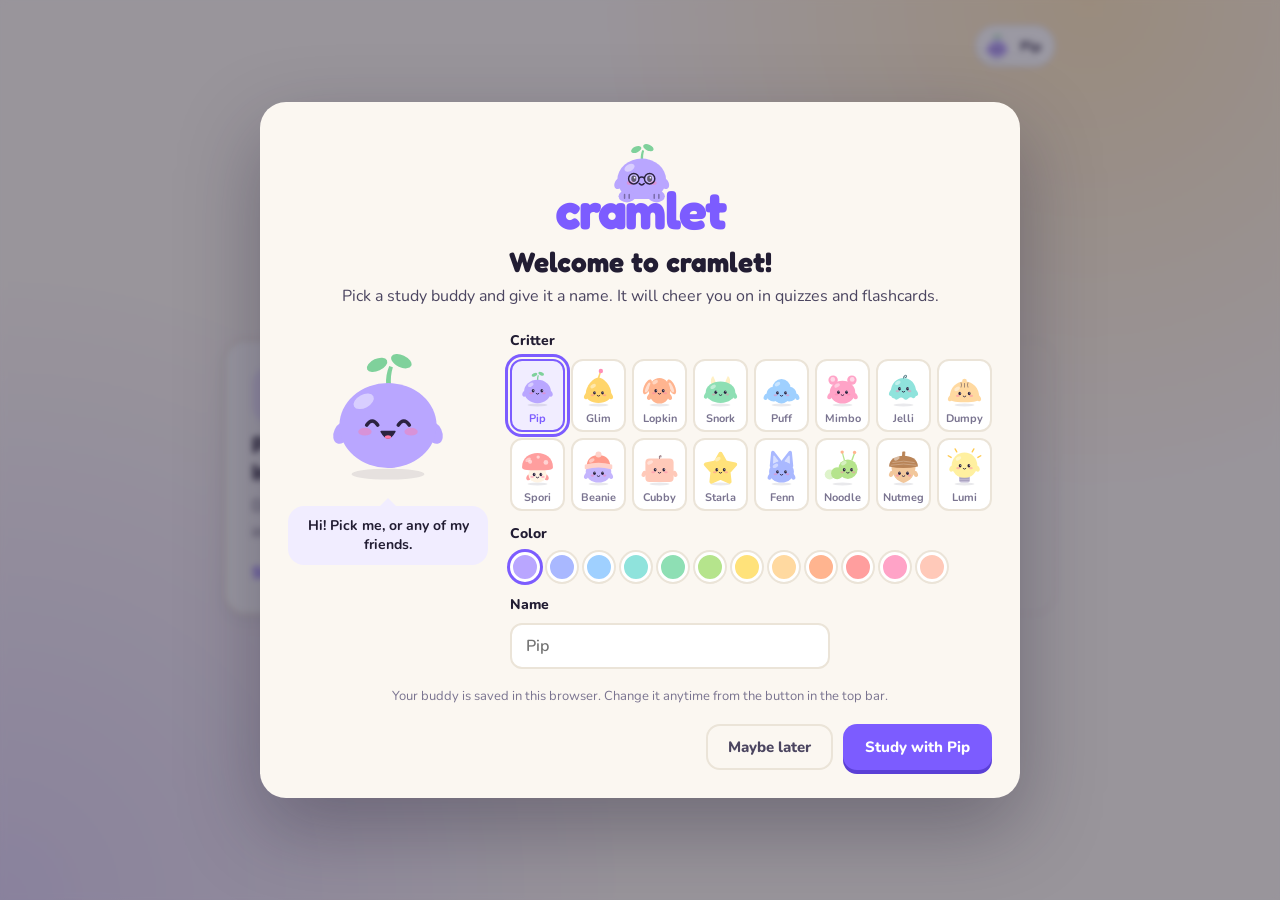
==== cramlet/index.html @ 5a184835 "Rebrand study site as cramlet with study buddies and icons - Move the site from /study to /cramlet; " ====
<!DOCTYPE html>
<html lang="en">
<head>
    <meta charset="UTF-8">
    <meta name="viewport" content="width=device-width, initial-scale=1.0">
    <title>cramlet</title>
    <meta name="description" content="cramlet: bite-size, concept-by-concept study guides with flashcards and quizzes.">
    <link rel="icon" href="favicon.svg" type="image/svg+xml">
    <link rel="preconnect" href="https://fonts.googleapis.com">
    <link rel="preconnect" href="https://fonts.gstatic.com" crossorigin>
    <link href="https://fonts.googleapis.com/css2?family=Fredoka:wght@500;600;700&family=Nunito:wght@400;600;700;800&display=swap" rel="stylesheet">
    <link rel="stylesheet" href="brand.css">
    <link rel="stylesheet" href="styles.css">
</head>
<body>
    <main class="hub">
        <div class="hub-top"><button type="button" class="buddy-chip" id="buddy-chip"></button></div>
        <header class="hub-head">
            <h1 class="hub-logo" id="hub-logo">cramlet</h1>
            <p>Interactive study guides: concepts, code, flashcards, and quizzes.</p>
        </header>

        <section class="courses" aria-label="Courses">
            <a class="course-card" href="pdi/" style="--c:#7c5cff">
                <span class="course-icon" data-icon="coffee"></span>
                <span class="course-title">Program Design &amp; Implementation</span>
                <span class="course-desc">Designing programs in Java: interfaces, inheritance, generics, specs, and more.</span>
                <span class="course-go">Start studying →</span>
            </a>

            <div class="course-card placeholder">
                <span class="course-icon" data-icon="sparkle"></span>
                <span class="course-title">More courses coming</span>
                <span class="course-desc">New study guides will show up here.</span>
            </div>
        </section>

        <footer class="hub-foot">Student-made study notes. Not official course material.</footer>
    </main>

    <script src="critters.js"></script>
    <script src="icons.js"></script>
    <script src="buddy.js"></script>
    <script>
        document.getElementById("hub-logo").innerHTML = CRAMLET.logo();
        document.querySelectorAll(".course-icon").forEach(el => { el.innerHTML = CRAMLET.icon(el.dataset.icon); });
        CRAMLET.buddy.mountChip(document.getElementById("buddy-chip"));
        CRAMLET.buddy.welcomeIfNew();
    </script>
</body>
</html>
---- cramlet/brand.css ----
/* cramlet logo: the mascot peeks over the wordmark. Sized in em, so set font-size on .peek. */
.peek { position: relative; display: inline-block; padding-top: 1.04em; line-height: 1; }
.peek .clip { position: absolute; left: 50%; top: 0; transform: translateX(-48%); width: 1.64em; height: 1.32em; overflow: hidden; }
.peek .clip svg { width: 1.64em; height: 1.64em; display: block; }
.peek .paws { position: absolute; left: 50%; top: 1.09em; transform: translateX(-48%); width: 1.64em; height: .36em; z-index: 2; }
.peek .paws svg { width: 100%; height: 100%; display: block; }
.peek .word { position: relative; z-index: 1; font: 700 1em/1 "Fredoka", "Nunito", system-ui, sans-serif; color: var(--brand, #7c5cff); letter-spacing: -.03em; }

/* ---------- Study buddy (see buddy.js) ---------- */

/* Button in the top bar: mini buddy + name */
.buddy-chip {
    display: inline-flex; align-items: center; gap: 6px; cursor: pointer;
    padding: 3px 12px 3px 4px; border-radius: 999px; border: 2px solid #ebe4d8; background: #fff;
    font: 800 14px "Nunito", system-ui, sans-serif; color: #4b4560;
    transition: border-color .15s, transform .15s;
}
.buddy-chip:hover { border-color: #7c5cff; transform: translateY(-1px); }
.buddy-chip:focus-visible { outline: 3px solid #7c5cff; outline-offset: 2px; }
.buddy-chip .chip-av { width: 34px; height: 34px; display: block; }
.buddy-chip .chip-av svg { width: 100%; height: 100%; display: block; }

/* Reactions */
.bounce { animation: buddy-bounce .6s ease; }
.wobble { animation: buddy-wobble .6s ease; }
.party { animation: buddy-party 1s ease; }
@keyframes buddy-bounce { 0%, 100% { transform: translateY(0); } 35% { transform: translateY(-14px) scaleY(1.04); } 65% { transform: translateY(0) scaleY(.94); } }
@keyframes buddy-wobble { 0%, 100% { transform: rotate(0); } 25% { transform: rotate(-7deg); } 60% { transform: rotate(5deg); } }
@keyframes buddy-party { 0%, 100% { transform: translateY(0) rotate(0); } 25% { transform: translateY(-18px) rotate(-8deg); } 55% { transform: translateY(-18px) rotate(8deg); } 80% { transform: translateY(0); } }

/* Speech bubble that points up at the buddy */
.buddy-say {
    position: relative; background: #f1edff; color: #221d33; border-radius: 14px;
    padding: 8px 12px; font: 700 14px/1.4 "Nunito", system-ui, sans-serif;
}

/* Welcome / change-buddy picker */
.buddy-dialog {
    width: min(760px, calc(100vw - 32px)); max-height: calc(100vh - 32px); padding: 0;
    border: none; border-radius: 26px; background: #fbf7f1; color: #221d33;
    box-shadow: 0 30px 80px rgba(34, 29, 51, .35);
    font: 16px/1.5 "Nunito", system-ui, sans-serif;
}
.buddy-dialog::backdrop { background: rgba(34, 29, 51, .45); backdrop-filter: blur(3px); }
.bd { display: grid; gap: 18px; padding: 28px; }
.bd-head { text-align: center; display: grid; justify-items: center; gap: 4px; }
.bd-logo .peek { font-size: 52px; }
.bd-head h2 { margin: 6px 0 0; font: 700 28px/1.2 "Fredoka", "Nunito", sans-serif; }
.bd-head p { margin: 0; color: #4b4560; }
.bd-main { display: grid; grid-template-columns: 200px minmax(0, 1fr); gap: 22px; align-items: start; }
.bd-preview { display: grid; justify-items: center; gap: 10px; text-align: center; }
.bd-big { width: 170px; height: 170px; }
.bd-big svg { width: 100%; height: 100%; display: block; }
.bd-bubble { position: relative; background: #f1edff; border-radius: 16px; padding: 10px 14px; font-weight: 700; font-size: 14px; line-height: 1.4; }
.bd-bubble::before { content: ""; position: absolute; top: -8px; left: 50%; margin-left: -8px; border: 8px solid transparent; border-top: 0; border-bottom-color: #f1edff; }
.bd-controls { display: grid; gap: 8px; }
.bd-label { font-weight: 800; font-size: 14px; margin-top: 4px; }
.bd-grid { display: grid; grid-template-columns: repeat(8, minmax(0, 1fr)); gap: 6px; }
.bd-pick {
    display: grid; justify-items: center; padding: 3px 2px 4px; cursor: pointer;
    border: 2px solid #ebe4d8; background: #fff; border-radius: 12px;
    font: 700 11px "Nunito", system-ui, sans-serif; color: #7a7490;
}
.bd-pick svg { width: 100%; max-width: 48px; height: auto; }
.bd-pick:hover { border-color: #c9bcff; }
.bd-pick[aria-pressed="true"] { border-color: #7c5cff; background: #f1edff; color: #7c5cff; }
.bd-swatches { display: flex; flex-wrap: wrap; gap: 7px; }
.bd-swatch { width: 30px; height: 30px; border-radius: 50%; border: 3px solid #fff; box-shadow: 0 0 0 2px #ebe4d8; cursor: pointer; }
.bd-swatch[aria-pressed="true"] { box-shadow: 0 0 0 3px #7c5cff; }
.bd #bd-name {
    font: 600 16px "Nunito", system-ui, sans-serif; padding: 10px 14px; border-radius: 12px;
    border: 2px solid #ebe4d8; background: #fff; color: #221d33; width: 100%; max-width: 320px;
}
.bd #bd-name:focus { outline: none; border-color: #7c5cff; }
.bd-note { margin: 0; text-align: center; font-size: 13px; color: #7a7490; }
.bd-actions { display: flex; justify-content: flex-end; gap: 10px; flex-wrap: wrap; }
.bd-btn { font: 800 15px "Nunito", system-ui, sans-serif; padding: 11px 20px; border-radius: 14px; cursor: pointer; border: 2px solid transparent; }
.bd-btn.primary { background: #7c5cff; color: #fff; box-shadow: 0 4px 0 #5a3fd6; }
.bd-btn.primary:hover { transform: translateY(-1px); }
.bd-btn.ghost { background: transparent; color: #4b4560; border-color: #ebe4d8; }
.buddy-dialog button:focus-visible { outline: 3px solid #7c5cff; outline-offset: 2px; }

@media (max-width: 640px) {
    .bd { padding: 20px 16px; }
    .bd-main { grid-template-columns: minmax(0, 1fr); }
    .bd-big { width: 120px; height: 120px; }
    .bd-grid { grid-template-columns: repeat(4, minmax(0, 1fr)); }
}
@media (prefers-reduced-motion: reduce) {
    .bounce, .wobble, .party { animation: none; }
}
---- cramlet/styles.css ----
* { box-sizing: border-box; }

body {
    margin: 0;
    min-height: 100vh;
    font: 16px/1.6 "Nunito", system-ui, sans-serif;
    color: #221d33;
    background:
        radial-gradient(circle at 85% 0%, rgba(255, 210, 120, .45), transparent 35%),
        radial-gradient(circle at 0% 100%, rgba(124, 92, 255, .22), transparent 40%),
        #fbf7f1;
    -webkit-font-smoothing: antialiased;
}

.hub { max-width: 880px; margin: 0 auto; padding: 24px 24px 40px; }
.hub-top { display: flex; justify-content: flex-end; margin-bottom: 26px; }

.hub-head { text-align: center; margin-bottom: 44px; }
.hub-logo { margin: 0 0 14px; font-size: 76px; font-weight: 700; color: #7c5cff; line-height: 1; }
.hub-head p { font-size: 18px; color: #4b4560; margin: 0; }

.courses { display: grid; grid-template-columns: repeat(auto-fit, minmax(280px, 1fr)); gap: 18px; }

.course-card {
    display: flex; flex-direction: column; gap: 8px;
    padding: 26px; border-radius: 22px; text-decoration: none; color: inherit;
    background: white; border: 2px solid #ebe4d8;
    box-shadow: 0 6px 20px rgba(34, 29, 51, .06);
    transition: transform .18s, border-color .18s, box-shadow .18s;
}
a.course-card:hover { transform: translateY(-5px) rotate(-.5deg); border-color: var(--c); box-shadow: 0 16px 34px rgba(124, 92, 255, .2); }
a.course-card:focus-visible { outline: 3px solid var(--c); outline-offset: 3px; }
.course-icon {
    width: 56px; height: 56px; border-radius: 17px; display: grid; place-items: center;
    color: var(--c, #7a7490); background: color-mix(in srgb, var(--c, #7a7490) 14%, white);
}
.course-icon svg { width: 32px; height: 32px; }
.course-title { font: 600 23px/1.2 "Fredoka", sans-serif; }
.course-desc { color: #4b4560; }
.course-go { margin-top: 8px; font-weight: 800; color: var(--c); }
.course-card.placeholder { border-style: dashed; background: transparent; box-shadow: none; color: #7a7490; }

.hub-foot { margin-top: 50px; text-align: center; font-size: 13px; color: #7a7490; }

@media (prefers-reduced-motion: reduce) {
    * { transition: none !important; }
}
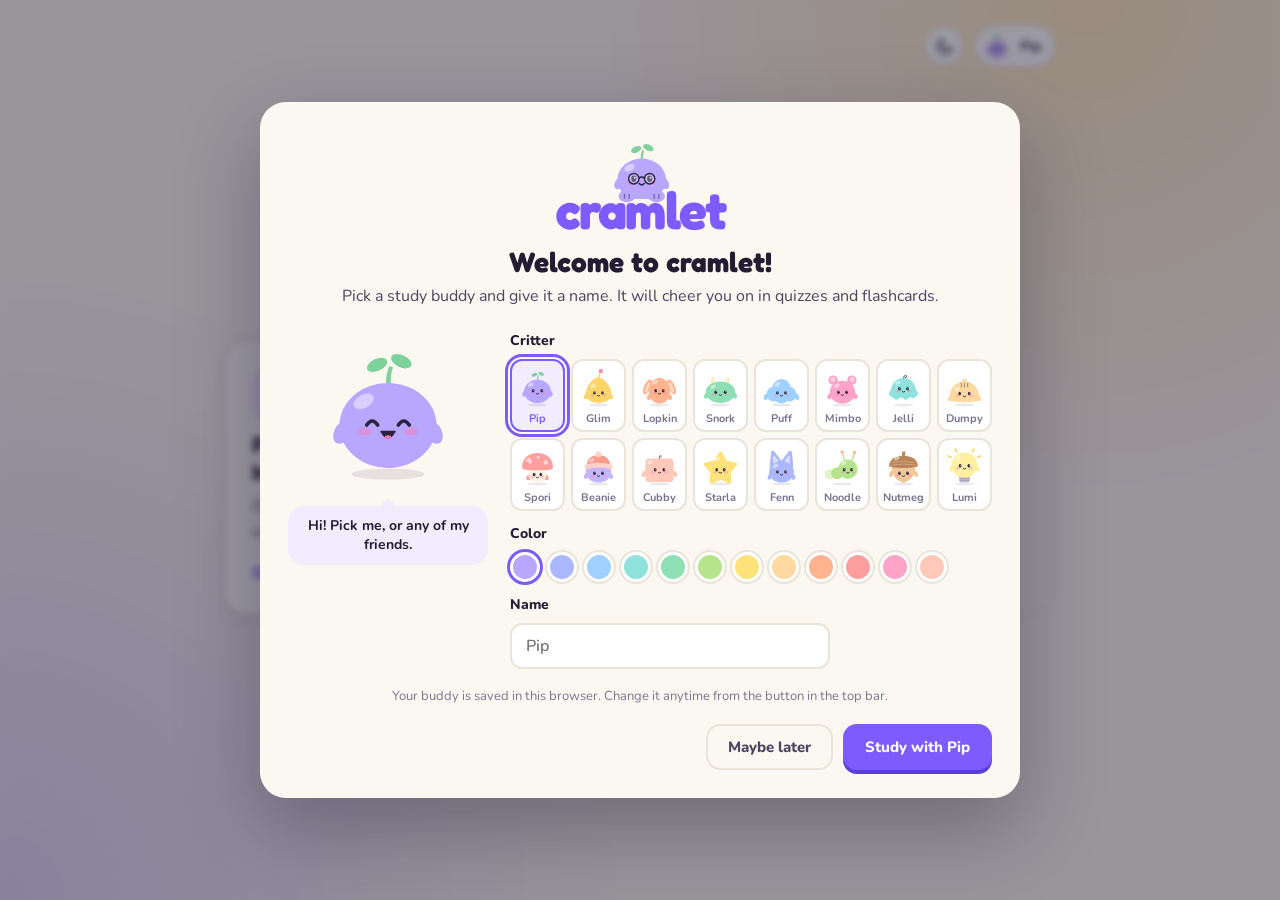
==== commit fa9577f6: "Add light and dark mode to cramlet Colors now live as tokens in brand.css with a dark set; theme.js " ====
--- a/cramlet/index.html
+++ b/cramlet/index.html
@@ -5,6 +5,7 @@
     <meta name="viewport" content="width=device-width, initial-scale=1.0">
     <title>cramlet</title>
     <meta name="description" content="cramlet: bite-size, concept-by-concept study guides with flashcards and quizzes.">
+    <script src="theme.js"></script>
     <link rel="icon" href="favicon.svg" type="image/svg+xml">
     <link rel="preconnect" href="https://fonts.googleapis.com">
     <link rel="preconnect" href="https://fonts.gstatic.com" crossorigin>
@@ -14,7 +15,7 @@
 </head>
 <body>
     <main class="hub">
-        <div class="hub-top"><button type="button" class="buddy-chip" id="buddy-chip"></button></div>
+        <div class="hub-top"><button type="button" id="theme-toggle"></button><button type="button" class="buddy-chip" id="buddy-chip"></button></div>
         <header class="hub-head">
             <h1 class="hub-logo" id="hub-logo">cramlet</h1>
             <p>Interactive study guides: concepts, code, flashcards, and quizzes.</p>
@@ -44,6 +45,7 @@
     <script>
         document.getElementById("hub-logo").innerHTML = CRAMLET.logo();
         document.querySelectorAll(".course-icon").forEach(el => { el.innerHTML = CRAMLET.icon(el.dataset.icon); });
+        CRAMLET.theme.mountToggle(document.getElementById("theme-toggle"));
         CRAMLET.buddy.mountChip(document.getElementById("buddy-chip"));
         CRAMLET.buddy.welcomeIfNew();
     </script>
--- a/cramlet/brand.css
+++ b/cramlet/brand.css
@@ -1,3 +1,95 @@
+/* ========== Color tokens (light + dark). theme.js sets data-theme on <html>. ========== */
+:root {
+    color-scheme: light;
+    --bg: #fbf7f1;
+    --surface: #ffffff;
+    --surface-2: #f5f0e8;
+    --ink: #221d33;
+    --ink-2: #4b4560;
+    --muted: #7a7490;
+    --line: #ebe4d8;
+    --brand: #7c5cff;
+    --brand-soft: #f1edff;
+    --brand-line: #c9bcff;
+    --good: #1f9d63;
+    --good-bg: #e7f7ee;
+    --good-line: #b3e6cb;
+    --bad: #d64545;
+    --bad-bg: #fdecec;
+    --warn: #c98a00;
+    --oops-bg: #fff6e6;
+    --oops-line: #ffd99a;
+    --code-bg: #1e2235;
+    --code-ink: #e9ecf5;
+    --paper: #ffffff;   /* what accent tints are mixed with */
+    --deep: #000000;    /* what accent text is mixed with to stay readable */
+    --track: rgba(34, 29, 51, .08);
+    --mark: #ffe680;
+    --glow-warm: rgba(255, 210, 120, .45);
+    --glow-brand: rgba(124, 92, 255, .22);
+    --hero-a: #f1ecff;
+    --hero-b: #fff4e6;
+    --diagram-line: #c5bfd6;
+    --diagram-ink: #8a84a3;
+    /* note boxes */
+    --warn-ink: #b26a00; --warn-soft: #fff3d6; --warn-tint: #fffaf0; --warn-edge: #e0a100;
+    --tip-ink: #23885a;  --tip-soft: #e3f6ec;
+    --try-ink: #22789f;  --try-soft: #e2f2fa;
+    --key-tint: #faf8ff;
+    --shadow: 0 1px 2px rgba(34, 29, 51, .05), 0 6px 20px rgba(34, 29, 51, .06);
+    --shadow-lg: 0 14px 34px rgba(34, 29, 51, .14);
+}
+:root[data-theme="dark"] {
+    color-scheme: dark;
+    --bg: #16131f;
+    --surface: #211d2d;
+    --surface-2: #2a2539;
+    --ink: #f2eefa;
+    --ink-2: #cbc4dc;
+    --muted: #9c95b1;
+    --line: #383149;
+    --brand: #8e72ff;
+    --brand-soft: #2c2547;
+    --brand-line: #5b4b9c;
+    --good: #3cc488;
+    --good-bg: #16302a;
+    --good-line: #2b6b4f;
+    --bad: #ff6f6f;
+    --bad-bg: #3a1d24;
+    --warn: #e6a93a;
+    --oops-bg: #33291a;
+    --oops-line: #6b5426;
+    --code-bg: #0f0d16;
+    --code-ink: #e9ecf5;
+    --paper: #211d2d;
+    --deep: #ffffff;
+    --track: rgba(255, 255, 255, .1);
+    --mark: #6d5c10;
+    --glow-warm: rgba(255, 190, 90, .1);
+    --glow-brand: rgba(124, 92, 255, .2);
+    --hero-a: #2a2342;
+    --hero-b: #2d2421;
+    --diagram-line: #4f4762;
+    --diagram-ink: #9c95b1;
+    --warn-ink: #f0b54a; --warn-soft: #362b15; --warn-tint: #2a2418; --warn-edge: #c98a00;
+    --tip-ink: #5fd39a;  --tip-soft: #17322a;
+    --try-ink: #6cc3ea;  --try-soft: #15303c;
+    --key-tint: #252038;
+    --shadow: 0 1px 2px rgba(0, 0, 0, .3), 0 6px 20px rgba(0, 0, 0, .25);
+    --shadow-lg: 0 14px 34px rgba(0, 0, 0, .4);
+}
+body { transition: background-color .25s, color .25s; }
+
+/* Sun/moon button (see theme.js) */
+.theme-toggle {
+    width: 40px; height: 40px; flex: none; display: inline-grid; place-items: center; cursor: pointer;
+    border-radius: 50%; border: 2px solid var(--line); background: var(--surface); color: var(--ink-2);
+    transition: border-color .15s, transform .2s, color .15s;
+}
+.theme-toggle:hover { border-color: var(--brand); color: var(--brand); transform: rotate(-15deg); }
+.theme-toggle:focus-visible { outline: 3px solid var(--brand); outline-offset: 2px; }
+.theme-toggle svg { width: 21px; height: 21px; }
+
 /* cramlet logo: the mascot peeks over the wordmark. Sized in em, so set font-size on .peek. */
 .peek { position: relative; display: inline-block; padding-top: 1.04em; line-height: 1; }
 .peek .clip { position: absolute; left: 50%; top: 0; transform: translateX(-48%); width: 1.64em; height: 1.32em; overflow: hidden; }
@@ -11,12 +103,12 @@
 /* Button in the top bar: mini buddy + name */
 .buddy-chip {
     display: inline-flex; align-items: center; gap: 6px; cursor: pointer;
-    padding: 3px 12px 3px 4px; border-radius: 999px; border: 2px solid #ebe4d8; background: #fff;
-    font: 800 14px "Nunito", system-ui, sans-serif; color: #4b4560;
+    padding: 3px 12px 3px 4px; border-radius: 999px; border: 2px solid var(--line); background: var(--surface);
+    font: 800 14px "Nunito", system-ui, sans-serif; color: var(--ink-2);
     transition: border-color .15s, transform .15s;
 }
-.buddy-chip:hover { border-color: #7c5cff; transform: translateY(-1px); }
-.buddy-chip:focus-visible { outline: 3px solid #7c5cff; outline-offset: 2px; }
+.buddy-chip:hover { border-color: var(--brand); transform: translateY(-1px); }
+.buddy-chip:focus-visible { outline: 3px solid var(--brand); outline-offset: 2px; }
 .buddy-chip .chip-av { width: 34px; height: 34px; display: block; }
 .buddy-chip .chip-av svg { width: 100%; height: 100%; display: block; }
 
@@ -30,14 +122,14 @@
 
 /* Speech bubble that points up at the buddy */
 .buddy-say {
-    position: relative; background: #f1edff; color: #221d33; border-radius: 14px;
+    position: relative; background: var(--brand-soft); color: var(--ink); border-radius: 14px;
     padding: 8px 12px; font: 700 14px/1.4 "Nunito", system-ui, sans-serif;
 }
 
 /* Welcome / change-buddy picker */
 .buddy-dialog {
     width: min(760px, calc(100vw - 32px)); max-height: calc(100vh - 32px); padding: 0;
-    border: none; border-radius: 26px; background: #fbf7f1; color: #221d33;
+    border: none; border-radius: 26px; background: var(--bg); color: var(--ink);
     box-shadow: 0 30px 80px rgba(34, 29, 51, .35);
     font: 16px/1.5 "Nunito", system-ui, sans-serif;
 }
@@ -46,39 +138,39 @@
 .bd-head { text-align: center; display: grid; justify-items: center; gap: 4px; }
 .bd-logo .peek { font-size: 52px; }
 .bd-head h2 { margin: 6px 0 0; font: 700 28px/1.2 "Fredoka", "Nunito", sans-serif; }
-.bd-head p { margin: 0; color: #4b4560; }
+.bd-head p { margin: 0; color: var(--ink-2); }
 .bd-main { display: grid; grid-template-columns: 200px minmax(0, 1fr); gap: 22px; align-items: start; }
 .bd-preview { display: grid; justify-items: center; gap: 10px; text-align: center; }
 .bd-big { width: 170px; height: 170px; }
 .bd-big svg { width: 100%; height: 100%; display: block; }
-.bd-bubble { position: relative; background: #f1edff; border-radius: 16px; padding: 10px 14px; font-weight: 700; font-size: 14px; line-height: 1.4; }
-.bd-bubble::before { content: ""; position: absolute; top: -8px; left: 50%; margin-left: -8px; border: 8px solid transparent; border-top: 0; border-bottom-color: #f1edff; }
+.bd-bubble { position: relative; background: var(--brand-soft); border-radius: 16px; padding: 10px 14px; font-weight: 700; font-size: 14px; line-height: 1.4; }
+.bd-bubble::before { content: ""; position: absolute; top: -8px; left: 50%; margin-left: -8px; border: 8px solid transparent; border-top: 0; border-bottom-color: var(--brand-soft); }
 .bd-controls { display: grid; gap: 8px; }
 .bd-label { font-weight: 800; font-size: 14px; margin-top: 4px; }
 .bd-grid { display: grid; grid-template-columns: repeat(8, minmax(0, 1fr)); gap: 6px; }
 .bd-pick {
     display: grid; justify-items: center; padding: 3px 2px 4px; cursor: pointer;
-    border: 2px solid #ebe4d8; background: #fff; border-radius: 12px;
-    font: 700 11px "Nunito", system-ui, sans-serif; color: #7a7490;
+    border: 2px solid var(--line); background: var(--surface); border-radius: 12px;
+    font: 700 11px "Nunito", system-ui, sans-serif; color: var(--muted);
 }
 .bd-pick svg { width: 100%; max-width: 48px; height: auto; }
-.bd-pick:hover { border-color: #c9bcff; }
-.bd-pick[aria-pressed="true"] { border-color: #7c5cff; background: #f1edff; color: #7c5cff; }
+.bd-pick:hover { border-color: var(--brand-line); }
+.bd-pick[aria-pressed="true"] { border-color: var(--brand); background: var(--brand-soft); color: var(--brand); }
 .bd-swatches { display: flex; flex-wrap: wrap; gap: 7px; }
-.bd-swatch { width: 30px; height: 30px; border-radius: 50%; border: 3px solid #fff; box-shadow: 0 0 0 2px #ebe4d8; cursor: pointer; }
-.bd-swatch[aria-pressed="true"] { box-shadow: 0 0 0 3px #7c5cff; }
+.bd-swatch { width: 30px; height: 30px; border-radius: 50%; border: 3px solid var(--surface); box-shadow: 0 0 0 2px var(--line); cursor: pointer; }
+.bd-swatch[aria-pressed="true"] { box-shadow: 0 0 0 3px var(--brand); }
 .bd #bd-name {
     font: 600 16px "Nunito", system-ui, sans-serif; padding: 10px 14px; border-radius: 12px;
-    border: 2px solid #ebe4d8; background: #fff; color: #221d33; width: 100%; max-width: 320px;
+    border: 2px solid var(--line); background: var(--surface); color: var(--ink); width: 100%; max-width: 320px;
 }
-.bd #bd-name:focus { outline: none; border-color: #7c5cff; }
-.bd-note { margin: 0; text-align: center; font-size: 13px; color: #7a7490; }
+.bd #bd-name:focus { outline: none; border-color: var(--brand); }
+.bd-note { margin: 0; text-align: center; font-size: 13px; color: var(--muted); }
 .bd-actions { display: flex; justify-content: flex-end; gap: 10px; flex-wrap: wrap; }
 .bd-btn { font: 800 15px "Nunito", system-ui, sans-serif; padding: 11px 20px; border-radius: 14px; cursor: pointer; border: 2px solid transparent; }
-.bd-btn.primary { background: #7c5cff; color: #fff; box-shadow: 0 4px 0 #5a3fd6; }
+.bd-btn.primary { background: var(--brand); color: #fff; box-shadow: 0 4px 0 #5a3fd6; }
 .bd-btn.primary:hover { transform: translateY(-1px); }
-.bd-btn.ghost { background: transparent; color: #4b4560; border-color: #ebe4d8; }
-.buddy-dialog button:focus-visible { outline: 3px solid #7c5cff; outline-offset: 2px; }
+.bd-btn.ghost { background: transparent; color: var(--ink-2); border-color: var(--line); }
+.buddy-dialog button:focus-visible { outline: 3px solid var(--brand); outline-offset: 2px; }
 
 @media (max-width: 640px) {
     .bd { padding: 20px 16px; }
--- a/cramlet/styles.css
+++ b/cramlet/styles.css
@@ -4,43 +4,44 @@
     margin: 0;
     min-height: 100vh;
     font: 16px/1.6 "Nunito", system-ui, sans-serif;
-    color: #221d33;
+    color: var(--ink);
     background:
-        radial-gradient(circle at 85% 0%, rgba(255, 210, 120, .45), transparent 35%),
-        radial-gradient(circle at 0% 100%, rgba(124, 92, 255, .22), transparent 40%),
-        #fbf7f1;
+        radial-gradient(circle at 85% 0%, var(--glow-warm), transparent 35%),
+        radial-gradient(circle at 0% 100%, var(--glow-brand), transparent 40%),
+        var(--bg);
+    background-attachment: fixed;
     -webkit-font-smoothing: antialiased;
 }
 
 .hub { max-width: 880px; margin: 0 auto; padding: 24px 24px 40px; }
-.hub-top { display: flex; justify-content: flex-end; margin-bottom: 26px; }
+.hub-top { display: flex; justify-content: flex-end; align-items: center; gap: 10px; margin-bottom: 26px; }
 
 .hub-head { text-align: center; margin-bottom: 44px; }
-.hub-logo { margin: 0 0 14px; font-size: 76px; font-weight: 700; color: #7c5cff; line-height: 1; }
-.hub-head p { font-size: 18px; color: #4b4560; margin: 0; }
+.hub-logo { margin: 0 0 14px; font-size: 76px; font-weight: 700; color: var(--brand); line-height: 1; }
+.hub-head p { font-size: 18px; color: var(--ink-2); margin: 0; }
 
 .courses { display: grid; grid-template-columns: repeat(auto-fit, minmax(280px, 1fr)); gap: 18px; }
 
 .course-card {
     display: flex; flex-direction: column; gap: 8px;
     padding: 26px; border-radius: 22px; text-decoration: none; color: inherit;
-    background: white; border: 2px solid #ebe4d8;
-    box-shadow: 0 6px 20px rgba(34, 29, 51, .06);
+    background: var(--surface); border: 2px solid var(--line);
+    box-shadow: var(--shadow);
     transition: transform .18s, border-color .18s, box-shadow .18s;
 }
-a.course-card:hover { transform: translateY(-5px) rotate(-.5deg); border-color: var(--c); box-shadow: 0 16px 34px rgba(124, 92, 255, .2); }
+a.course-card:hover { transform: translateY(-5px) rotate(-.5deg); border-color: var(--c); box-shadow: 0 16px 34px color-mix(in srgb, var(--c) 25%, transparent); }
 a.course-card:focus-visible { outline: 3px solid var(--c); outline-offset: 3px; }
 .course-icon {
     width: 56px; height: 56px; border-radius: 17px; display: grid; place-items: center;
-    color: var(--c, #7a7490); background: color-mix(in srgb, var(--c, #7a7490) 14%, white);
+    color: var(--c, var(--muted)); background: color-mix(in srgb, var(--c, var(--muted)) 14%, var(--paper));
 }
 .course-icon svg { width: 32px; height: 32px; }
 .course-title { font: 600 23px/1.2 "Fredoka", sans-serif; }
-.course-desc { color: #4b4560; }
+.course-desc { color: var(--ink-2); }
 .course-go { margin-top: 8px; font-weight: 800; color: var(--c); }
-.course-card.placeholder { border-style: dashed; background: transparent; box-shadow: none; color: #7a7490; }
+.course-card.placeholder { border-style: dashed; background: transparent; box-shadow: none; color: var(--muted); }
 
-.hub-foot { margin-top: 50px; text-align: center; font-size: 13px; color: #7a7490; }
+.hub-foot { margin-top: 50px; text-align: center; font-size: 13px; color: var(--muted); }
 
 @media (prefers-reduced-motion: reduce) {
     * { transition: none !important; }
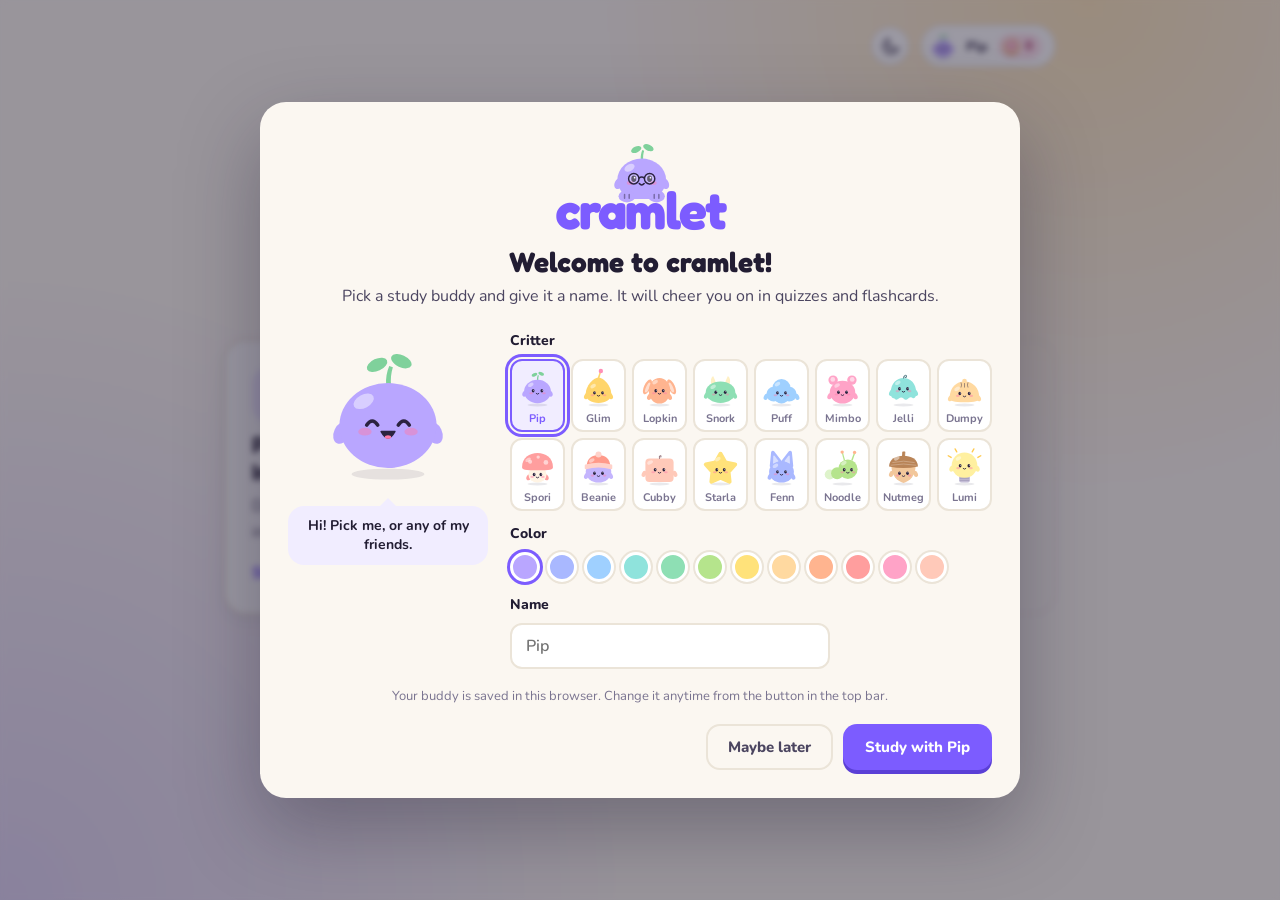
==== commit 8327f792: "Add crumbs, streaks and levels to cramlet progress.js awards crumbs for quiz answers, finished quizz" ====
--- a/cramlet/index.html
+++ b/cramlet/index.html
@@ -41,6 +41,7 @@
 
     <script src="critters.js"></script>
     <script src="icons.js"></script>
+    <script src="progress.js"></script>
     <script src="buddy.js"></script>
     <script>
         document.getElementById("hub-logo").innerHTML = CRAMLET.logo();
--- a/cramlet/brand.css
+++ b/cramlet/brand.css
@@ -36,6 +36,8 @@
     --tip-ink: #23885a;  --tip-soft: #e3f6ec;
     --try-ink: #22789f;  --try-soft: #e2f2fa;
     --key-tint: #faf8ff;
+    --crumb-bg: #ffe3ee; --crumb-ink: #b23d6f;
+    --streak-bg: #ffe7dc; --streak-ink: #c9481f;
     --shadow: 0 1px 2px rgba(34, 29, 51, .05), 0 6px 20px rgba(34, 29, 51, .06);
     --shadow-lg: 0 14px 34px rgba(34, 29, 51, .14);
 }
@@ -75,6 +77,8 @@
     --tip-ink: #5fd39a;  --tip-soft: #17322a;
     --try-ink: #6cc3ea;  --try-soft: #15303c;
     --key-tint: #252038;
+    --crumb-bg: #42202f; --crumb-ink: #ff9cc4;
+    --streak-bg: #3f2219; --streak-ink: #ff9a73;
     --shadow: 0 1px 2px rgba(0, 0, 0, .3), 0 6px 20px rgba(0, 0, 0, .25);
     --shadow-lg: 0 14px 34px rgba(0, 0, 0, .4);
 }
@@ -111,6 +115,33 @@
 .buddy-chip:focus-visible { outline: 3px solid var(--brand); outline-offset: 2px; }
 .buddy-chip .chip-av { width: 34px; height: 34px; display: block; }
 .buddy-chip .chip-av svg { width: 100%; height: 100%; display: block; }
+
+/* Crumb count on the chip (see progress.js) */
+.buddy-chip .chip-crumbs {
+    display: inline-flex; align-items: center; gap: 3px; margin-left: 4px; padding: 2px 9px 2px 3px;
+    border-radius: 999px; background: var(--crumb-bg); color: var(--crumb-ink); font-size: 13px;
+    font-variant-numeric: tabular-nums;
+}
+.buddy-chip .chip-crumbs svg { width: 21px; height: 21px; }
+
+/* "+10 crumbs" that floats up from whatever earned it */
+.crumb-pop {
+    position: fixed; z-index: 200; pointer-events: none; white-space: nowrap;
+    display: inline-flex; align-items: center; gap: 6px; padding: 5px 14px 5px 7px;
+    border-radius: 999px; background: var(--crumb-bg); color: var(--crumb-ink); box-shadow: var(--shadow-lg);
+    font: 800 14px "Nunito", system-ui, sans-serif;
+    transform: translate(-50%, -100%); animation: crumb-float 1.6s ease-out forwards;
+}
+.crumb-pop svg { width: 20px; height: 20px; }
+.crumb-pop .crumb-ic { width: 26px; height: 26px; }
+.crumb-pop.streak { padding-left: 11px; background: var(--streak-bg); color: var(--streak-ink); }
+.crumb-pop.level { padding-left: 11px; background: var(--brand); color: #fff; font-size: 16px; }
+@keyframes crumb-float {
+    0% { opacity: 0; transform: translate(-50%, -60%) scale(.7); }
+    15% { opacity: 1; transform: translate(-50%, -110%) scale(1.05); }
+    75% { opacity: 1; transform: translate(-50%, -190%); }
+    100% { opacity: 0; transform: translate(-50%, -220%); }
+}
 
 /* Reactions */
 .bounce { animation: buddy-bounce .6s ease; }
@@ -180,4 +211,6 @@
 }
 @media (prefers-reduced-motion: reduce) {
     .bounce, .wobble, .party { animation: none; }
-}
+    .crumb-pop { animation: crumb-fade 1.6s forwards; transform: translate(-50%, -130%); }
+    @keyframes crumb-fade { 0%, 80% { opacity: 1; } 100% { opacity: 0; } }
+}
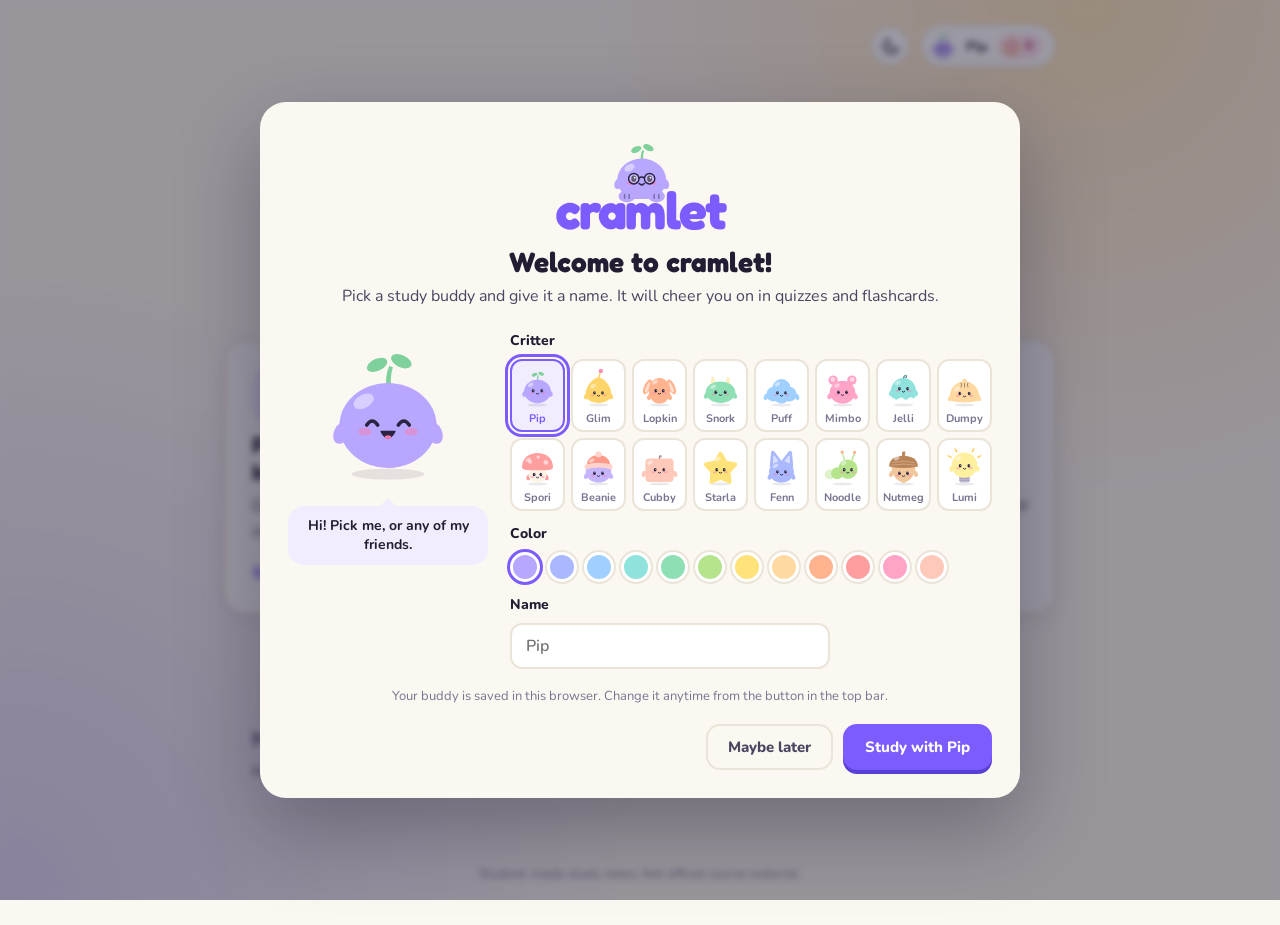
==== commit e940aaef: "Add Theory of Computation course with DFA playground Moves the course app to cramlet/course/ so ever" ====
--- a/cramlet/index.html
+++ b/cramlet/index.html
@@ -29,6 +29,13 @@
                 <span class="course-go">Start studying →</span>
             </a>
 
+            <a class="course-card" href="toc/" style="--c:#11a8a0">
+                <span class="course-icon" data-icon="automaton"></span>
+                <span class="course-title">Theory of Computation</span>
+                <span class="course-desc">Automata, regular expressions, and the pumping lemma, with machines you can run step by step.</span>
+                <span class="course-go">Start studying →</span>
+            </a>
+
             <div class="course-card placeholder">
                 <span class="course-icon" data-icon="sparkle"></span>
                 <span class="course-title">More courses coming</span>
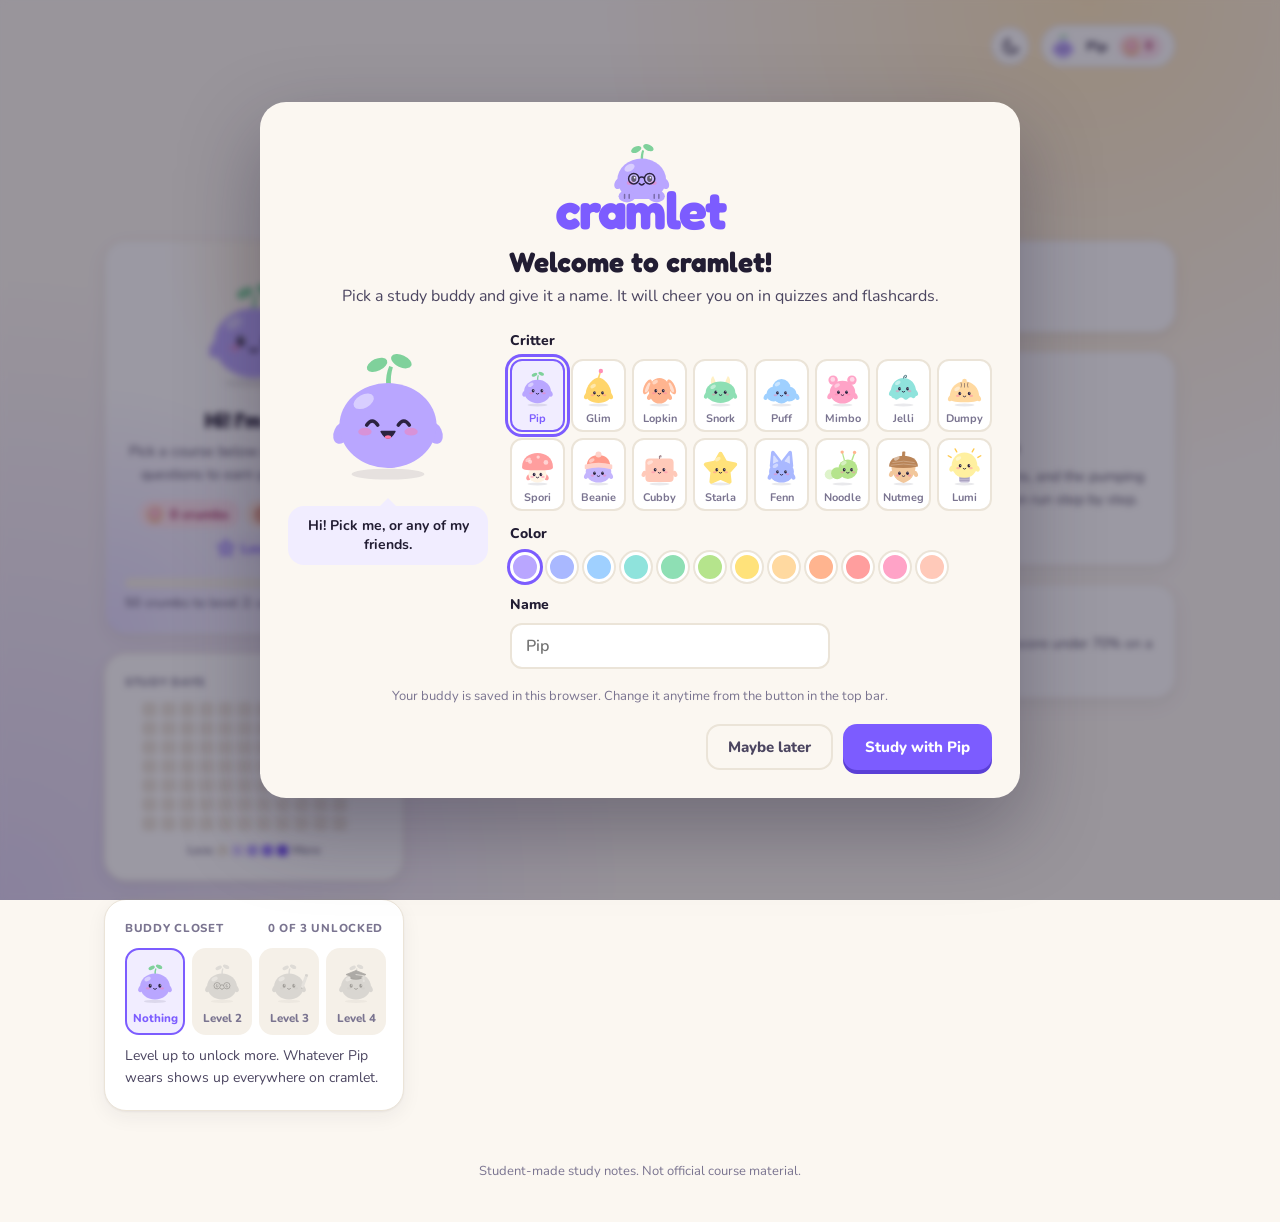
==== commit 879ce069: "Add the cramlet home dashboard The hub page becomes a dashboard: the buddy with crumbs, streak and l" ====
--- a/cramlet/index.html
+++ b/cramlet/index.html
@@ -14,34 +14,14 @@
     <link rel="stylesheet" href="styles.css">
 </head>
 <body>
-    <main class="hub">
+    <main class="hub wide">
         <div class="hub-top"><button type="button" id="theme-toggle"></button><button type="button" class="buddy-chip" id="buddy-chip"></button></div>
-        <header class="hub-head">
+        <header class="hub-head small">
             <h1 class="hub-logo" id="hub-logo">cramlet</h1>
-            <p>Interactive study guides: concepts, code, flashcards, and quizzes.</p>
         </header>
 
-        <section class="courses" aria-label="Courses">
-            <a class="course-card" href="pdi/" style="--c:#7c5cff">
-                <span class="course-icon" data-icon="coffee"></span>
-                <span class="course-title">Program Design &amp; Implementation</span>
-                <span class="course-desc">Designing programs in Java: interfaces, inheritance, generics, specs, and more.</span>
-                <span class="course-go">Start studying →</span>
-            </a>
-
-            <a class="course-card" href="toc/" style="--c:#11a8a0">
-                <span class="course-icon" data-icon="automaton"></span>
-                <span class="course-title">Theory of Computation</span>
-                <span class="course-desc">Automata, regular expressions, and the pumping lemma, with machines you can run step by step.</span>
-                <span class="course-go">Start studying →</span>
-            </a>
-
-            <div class="course-card placeholder">
-                <span class="course-icon" data-icon="sparkle"></span>
-                <span class="course-title">More courses coming</span>
-                <span class="course-desc">New study guides will show up here.</span>
-            </div>
-        </section>
+        <!-- Filled in by dashboard.js -->
+        <div class="dash" id="dashboard"></div>
 
         <footer class="hub-foot">Student-made study notes. Not official course material.</footer>
     </main>
@@ -50,9 +30,9 @@
     <script src="icons.js"></script>
     <script src="progress.js"></script>
     <script src="buddy.js"></script>
+    <script src="dashboard.js"></script>
     <script>
         document.getElementById("hub-logo").innerHTML = CRAMLET.logo();
-        document.querySelectorAll(".course-icon").forEach(el => { el.innerHTML = CRAMLET.icon(el.dataset.icon); });
         CRAMLET.theme.mountToggle(document.getElementById("theme-toggle"));
         CRAMLET.buddy.mountChip(document.getElementById("buddy-chip"));
         CRAMLET.buddy.welcomeIfNew();
--- a/cramlet/brand.css
+++ b/cramlet/brand.css
@@ -37,6 +37,7 @@
     --try-ink: #22789f;  --try-soft: #e2f2fa;
     --key-tint: #faf8ff;
     --crumb-bg: #ffe3ee; --crumb-ink: #b23d6f;
+    --heat-0: #ece6dc; --heat-1: #d8ccff; --heat-2: #b3a0ff; --heat-3: #8e72ff; --heat-4: #6a49ef;
     --streak-bg: #ffe7dc; --streak-ink: #c9481f;
     --shadow: 0 1px 2px rgba(34, 29, 51, .05), 0 6px 20px rgba(34, 29, 51, .06);
     --shadow-lg: 0 14px 34px rgba(34, 29, 51, .14);
@@ -78,6 +79,7 @@
     --try-ink: #6cc3ea;  --try-soft: #15303c;
     --key-tint: #252038;
     --crumb-bg: #42202f; --crumb-ink: #ff9cc4;
+    --heat-0: #2a2539; --heat-1: #3d3266; --heat-2: #5a46a8; --heat-3: #7a5ef0; --heat-4: #a28bff;
     --streak-bg: #3f2219; --streak-ink: #ff9a73;
     --shadow: 0 1px 2px rgba(0, 0, 0, .3), 0 6px 20px rgba(0, 0, 0, .25);
     --shadow-lg: 0 14px 34px rgba(0, 0, 0, .4);
--- a/cramlet/styles.css
+++ b/cramlet/styles.css
@@ -46,3 +46,105 @@
 @media (prefers-reduced-motion: reduce) {
     * { transition: none !important; }
 }
+
+/* ========== Dashboard (dashboard.js), layout B: buddy sidebar + main column ========== */
+.hub.wide { max-width: 1120px; }
+.hub-head.small { margin-bottom: 26px; }
+.hub-head.small .hub-logo { font-size: 58px; margin: 0; }
+.dash { display: grid; grid-template-columns: 300px minmax(0, 1fr); gap: 18px; align-items: start; }
+.dash-side, .dash-main { display: grid; gap: 18px; min-width: 0; }
+.dash-card {
+    display: block; padding: 20px; border-radius: 22px; background: var(--surface); border: 1px solid var(--line);
+    box-shadow: var(--shadow); color: inherit; text-decoration: none; min-width: 0;
+}
+.dlabel { display: flex; justify-content: space-between; gap: 10px; margin-bottom: 12px; font: 800 11.5px "Nunito", sans-serif; text-transform: uppercase; letter-spacing: .7px; color: var(--muted); }
+.dash-note { margin: 0; font-size: 14px; color: var(--ink-2); }
+
+/* hero */
+.hero { display: grid; justify-items: center; text-align: center; gap: 6px;
+    background: radial-gradient(circle at 92% 0%, var(--glow-warm), transparent 45%), radial-gradient(circle at 0% 100%, var(--glow-brand), transparent 50%), var(--surface); }
+.hero-buddy { width: 140px; height: 140px; }
+.hero-buddy svg { width: 100%; height: 100%; display: block; }
+.hello { margin: 0; font: 700 22px/1.2 "Fredoka", sans-serif; text-wrap: balance; }
+.say { margin: 0 0 8px; color: var(--ink-2); font-size: 14.5px; }
+.stats { display: flex; flex-wrap: wrap; justify-content: center; gap: 6px; }
+.spill { display: inline-flex; align-items: center; gap: 5px; padding: 4px 11px 4px 6px; border-radius: 999px; font: 800 13.5px "Nunito", sans-serif; font-variant-numeric: tabular-nums; }
+.spill svg { width: 20px; height: 20px; }
+.spill.crumbs { background: var(--crumb-bg); color: var(--crumb-ink); }
+.spill.streak { background: var(--streak-bg); color: var(--streak-ink); }
+.spill.level { background: var(--brand-soft); color: var(--brand); }
+.lvl { width: 100%; display: grid; gap: 5px; margin-top: 10px; text-align: left; }
+.lvl-bar { height: 10px; border-radius: 999px; background: var(--surface-2); overflow: hidden; }
+.lvl-bar div { height: 100%; border-radius: 999px; background: linear-gradient(90deg, var(--brand), #ff9fc2); transition: width .4s; }
+.lvl-note { font-size: 13px; color: var(--muted); font-weight: 700; }
+
+/* study-days calendar */
+.cal { display: grid; grid-template-columns: repeat(12, 15px); gap: 4px; justify-content: center; }
+.cal .col { display: grid; grid-template-rows: repeat(7, 15px); gap: 4px; }
+.cal .d, .cal-key i { width: 15px; height: 15px; border-radius: 4px; display: inline-block; }
+.cal .d.future { background: transparent; }
+.h0 { background: var(--heat-0); } .h1 { background: var(--heat-1); } .h2 { background: var(--heat-2); } .h3 { background: var(--heat-3); } .h4 { background: var(--heat-4); }
+.cal .d.today { outline: 2px solid var(--streak-ink); outline-offset: 1px; }
+.cal-key { display: flex; align-items: center; justify-content: center; gap: 4px; margin-top: 10px; font-size: 12px; font-weight: 700; color: var(--muted); }
+.cal-key i { width: 11px; height: 11px; border-radius: 3px; }
+
+/* closet */
+.closet { display: grid; grid-template-columns: repeat(4, 1fr); gap: 7px; margin-bottom: 10px; }
+.acc { display: grid; justify-items: center; gap: 2px; padding: 6px 2px 7px; border-radius: 14px; cursor: pointer;
+    background: var(--surface-2); border: 2px solid transparent; font: 800 11.5px "Nunito", sans-serif; color: var(--ink-2); }
+.acc-av { width: 52px; height: 52px; }
+.acc-av svg { width: 100%; height: 100%; display: block; }
+.acc:hover:not(:disabled) { border-color: var(--brand-line); }
+.acc[aria-pressed="true"] { border-color: var(--brand); background: var(--brand-soft); color: var(--brand); }
+.acc.locked { cursor: default; color: var(--muted); }
+.acc.locked .acc-av { filter: grayscale(1); opacity: .4; }
+.acc:focus-visible { outline: 3px solid var(--brand); outline-offset: 2px; }
+
+/* continue */
+.continue { display: grid; grid-template-columns: 52px minmax(0, 1fr) auto; gap: 14px; align-items: center; color: inherit; text-decoration: none; }
+.c-icon { width: 52px; height: 52px; border-radius: 16px; display: grid; place-items: center; color: var(--c); background: color-mix(in srgb, var(--c) 15%, var(--paper)); }
+.c-icon svg { width: 28px; height: 28px; }
+.c-text { display: grid; min-width: 0; }
+.c-title { font: 600 18px/1.25 "Fredoka", sans-serif; }
+.c-meta { font-size: 13.5px; color: var(--muted); }
+.go { font: 800 14px "Nunito", sans-serif; color: #fff; background: var(--brand); padding: 9px 16px; border-radius: 12px; white-space: nowrap; box-shadow: 0 3px 0 #5a3fd6; }
+.continue:hover .go { filter: brightness(1.06); }
+.continue:focus-visible { outline: 3px solid var(--brand); outline-offset: 6px; border-radius: 12px; }
+
+/* course cards */
+.dash-courses { display: grid; grid-template-columns: repeat(auto-fit, minmax(280px, 1fr)); gap: 18px; }
+.dcourse { display: grid; gap: 14px; align-content: start; transition: transform .18s, border-color .18s, box-shadow .18s; }
+.dcourse:hover { transform: translateY(-3px); border-color: var(--c); box-shadow: 0 14px 30px color-mix(in srgb, var(--c) 22%, transparent); }
+.dcourse:focus-visible { outline: 3px solid var(--c); outline-offset: 3px; }
+.dcourse.fresh { gap: 8px; }
+.dc-top { display: grid; grid-template-columns: 72px minmax(0, 1fr); gap: 14px; align-items: center; }
+.ring2, .dcourse .ring { width: 72px; height: 72px; border-radius: 50%; display: grid; place-items: center; background: conic-gradient(var(--c) calc(var(--p) * 1%), var(--surface-2) 0); }
+.dcourse .ring > span { width: 54px; height: 54px; border-radius: 50%; background: var(--surface); display: grid; place-items: center; font: 700 17px "Fredoka", sans-serif; font-variant-numeric: tabular-nums; }
+.dc-title { display: block; font: 600 18px/1.2 "Fredoka", sans-serif; }
+.dc-sub { display: block; font-size: 13px; color: var(--muted); font-weight: 700; margin-top: 2px; }
+.dc-desc { color: var(--ink-2); font-size: 14.5px; }
+.dc-go { font-weight: 800; color: var(--c); }
+.parts { display: grid; gap: 7px; }
+.part { display: grid; grid-template-columns: 92px minmax(0, 1fr) 42px; gap: 10px; align-items: center; font-size: 13px; font-weight: 700; color: var(--ink-2); }
+.part .bar { height: 8px; border-radius: 999px; background: var(--surface-2); overflow: hidden; }
+.part .bar div { height: 100%; border-radius: 999px; background: var(--c); }
+.part .num { text-align: right; color: var(--muted); font-variant-numeric: tabular-nums; }
+.dots { display: flex; flex-wrap: wrap; gap: 5px; }
+.dot { width: 18px; height: 18px; border-radius: 6px; background: var(--surface-2); position: relative; }
+.dot::after { content: ""; position: absolute; inset: 0; border-radius: 6px; background: var(--c); opacity: var(--m); }
+
+/* needs review */
+.review { display: grid; gap: 8px; }
+.ritem { display: grid; grid-template-columns: 6px minmax(0, 1fr) auto; gap: 12px; align-items: center; padding: 10px 12px; border-radius: 14px; background: var(--surface-2); color: inherit; text-decoration: none; transition: transform .15s; }
+.ritem:hover { transform: translateX(3px); }
+.ritem .stripe { width: 6px; height: 36px; border-radius: 4px; background: var(--c); }
+.rtext { display: grid; min-width: 0; }
+.rtext b { font: 600 16px "Fredoka", sans-serif; }
+.why { font-size: 13px; color: var(--muted); }
+.rbtn { font: 800 13px "Nunito", sans-serif; padding: 6px 12px; border-radius: 10px; background: var(--surface); border: 2px solid var(--line); }
+
+@media (max-width: 860px) {
+    .dash { grid-template-columns: minmax(0, 1fr); }
+    .continue { grid-template-columns: 44px minmax(0, 1fr); }
+    .go { grid-column: 1 / -1; text-align: center; }
+}
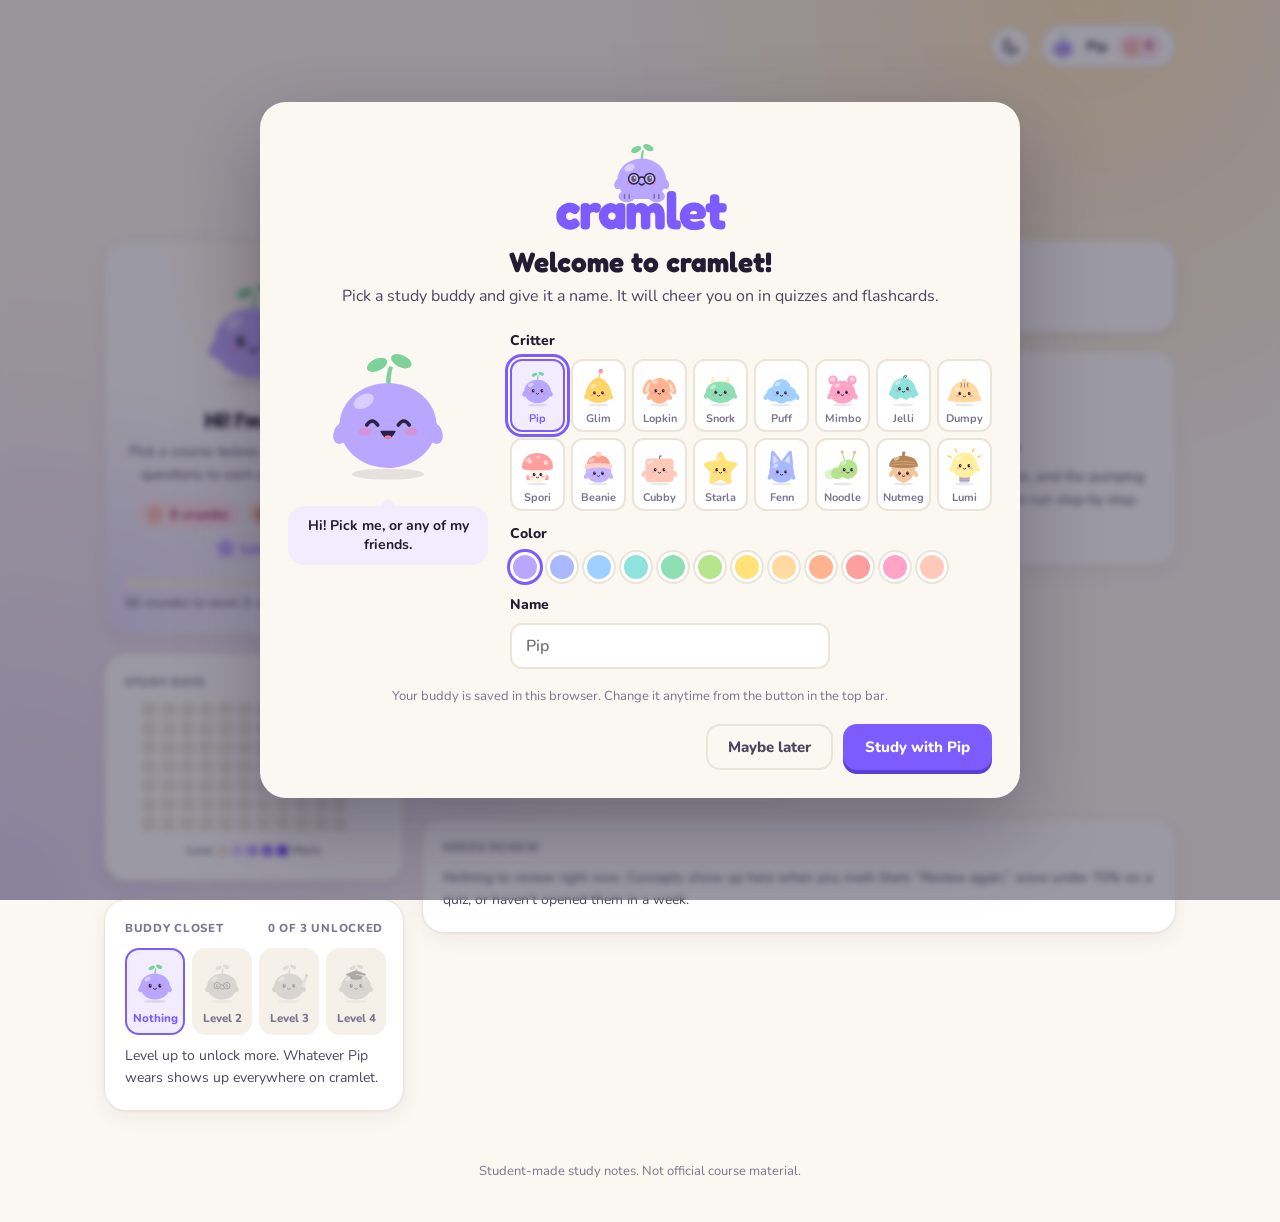
==== commit 2d3cef6a: "Add ToC Decidability lessons, guided reduction walkthroughs, and Your turn practice - New ToC group " ====
--- a/cramlet/index.html
+++ b/cramlet/index.html
@@ -27,7 +27,7 @@
     </main>
 
     <script src="critters.js"></script>
-    <script src="icons.js"></script>
+    <script src="icons.js?v=1112"></script>
     <script src="progress.js"></script>
     <script src="buddy.js"></script>
     <script src="dashboard.js"></script>
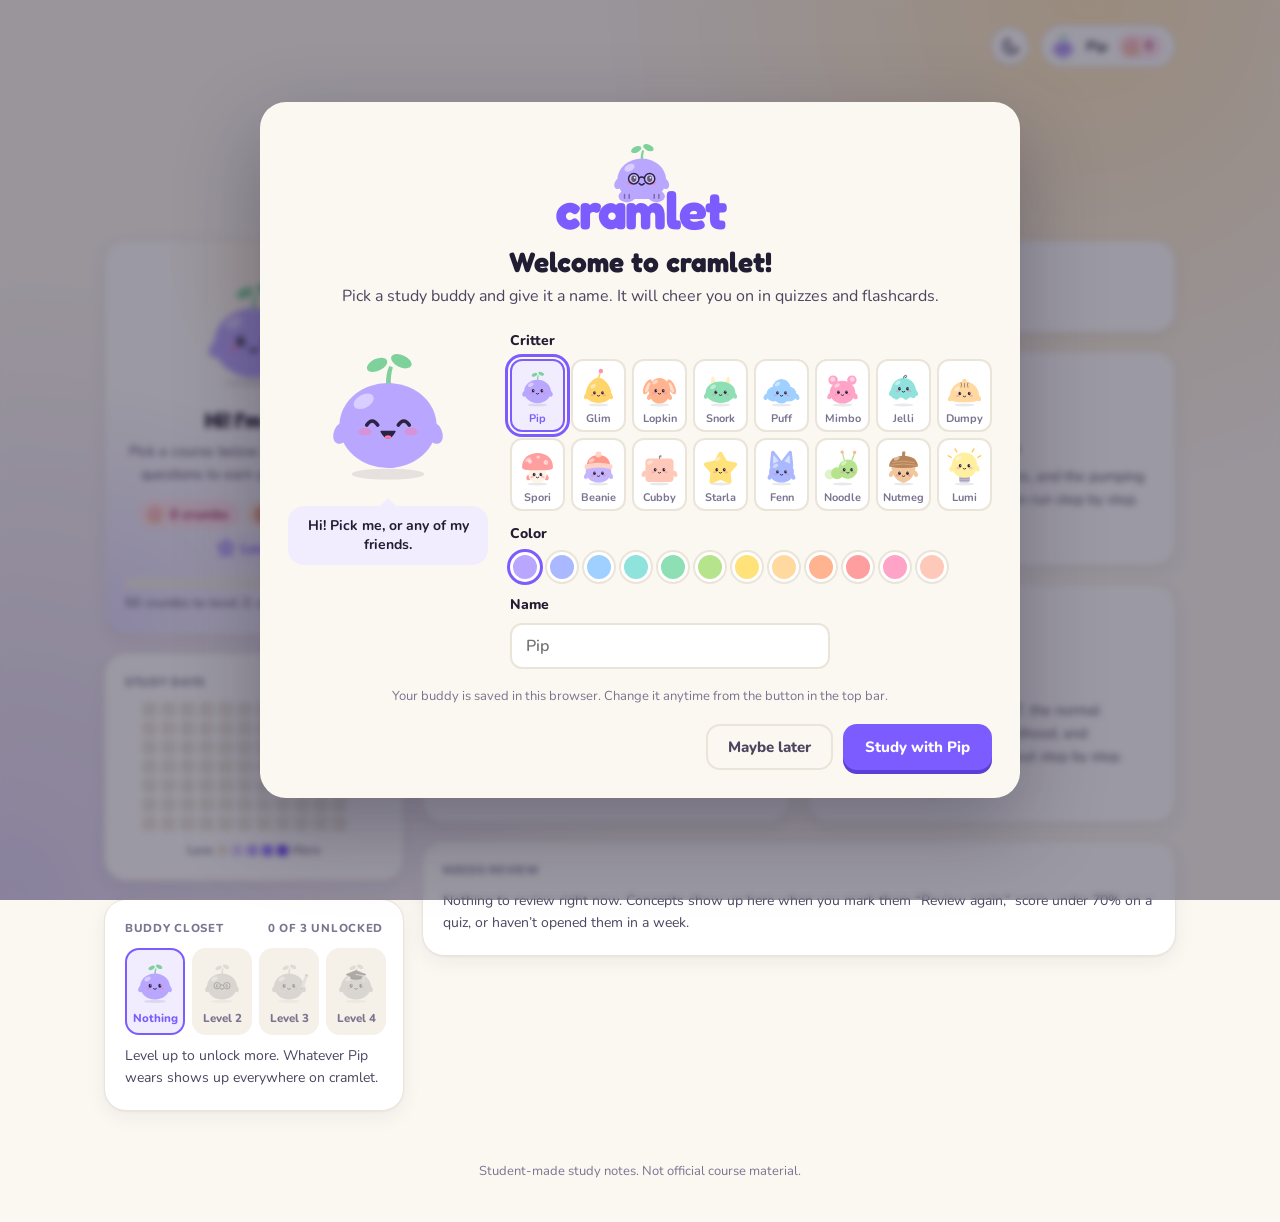
==== commit 036677e0: "Merge prob-stats Co-Authored-By: Claude Opus 5.5 <noreply@anthropic.com>" ====
--- a/cramlet/index.html
+++ b/cramlet/index.html
@@ -30,7 +30,7 @@
     <script src="icons.js?v=1112"></script>
     <script src="progress.js"></script>
     <script src="buddy.js"></script>
-    <script src="dashboard.js"></script>
+    <script src="dashboard.js?v=1128"></script>
     <script>
         document.getElementById("hub-logo").innerHTML = CRAMLET.logo();
         CRAMLET.theme.mountToggle(document.getElementById("theme-toggle"));
